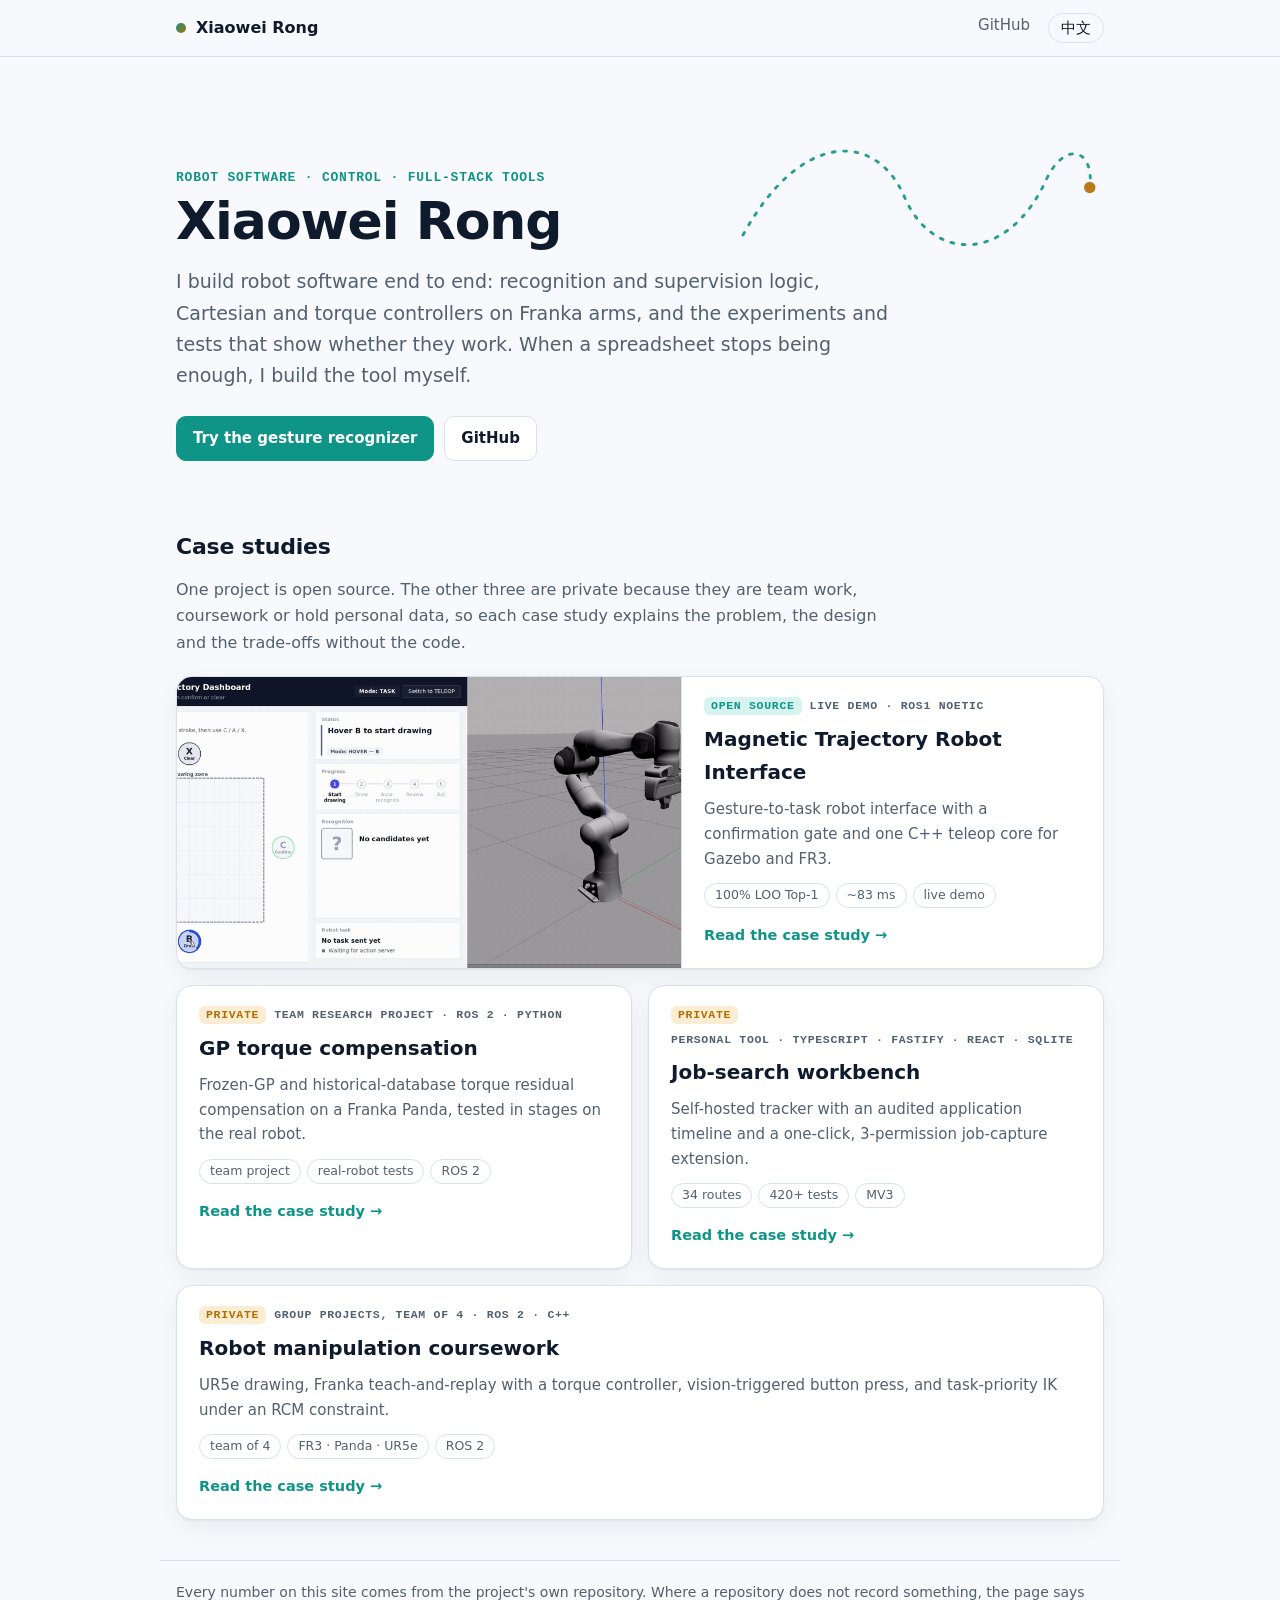
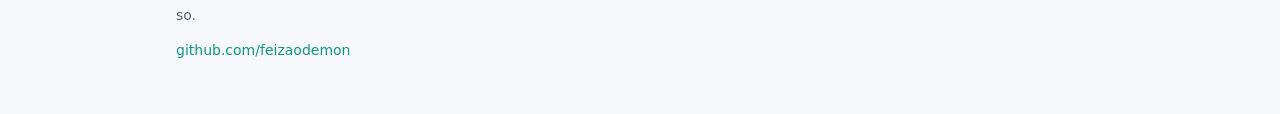
==== docs/index.html @ 248b6843 "Add bilingual project case-study site for GitHub Pages Static pages in docs/ (English at the root, C" ====
<!doctype html>
<html lang="en">
<head>
<meta charset="utf-8">
<meta name="viewport" content="width=device-width, initial-scale=1">
<title>Xiaowei Rong · Robot software case studies</title>
<meta name="description" content="Case studies of four robotics and software projects.">
<link rel="alternate" hreflang="zh-CN" href="zh/">
<link rel="stylesheet" href="assets/site.css">
<link rel="icon" href="assets/favicon.svg" type="image/svg+xml">
</head>
<body>
<header class="top"><div class="wrap">
<a class="brand" href="./"><span class="dot"></span>Xiaowei Rong</a>
<nav><a href="https://github.com/feizaodemon">GitHub</a><a class="lang" href="zh/" hreflang="zh-CN">中文</a></nav>
</div></header>
<main class="wrap">
<section class="hero home">
<svg class="loop" viewBox="0 0 400 160" aria-hidden="true"><path d="M20,120 C80,10 160,10 190,80 C220,150 300,150 340,60 C360,20 390,30 385,70"/><circle cx="385" cy="70" r="6"/></svg>
<p class="kicker">Robot software · control · full-stack tools</p>
<h1>Xiaowei Rong</h1>
<p class="lede">I build robot software end to end: recognition and supervision logic, Cartesian and torque controllers on Franka arms, and the experiments and tests that show whether they work. When a spreadsheet stops being enough, I build the tool myself.</p>
<div class="actions"><a class="btn primary" href="https://feizaodemon.github.io/magnetic-trajectory-robot-interface/">Try the gesture recognizer</a><a class="btn" href="https://github.com/feizaodemon">GitHub</a></div>
</section>
<section><h2>Case studies</h2>
<p class="sub">One project is open source. The other three are private because they are team work, coursework or hold personal data, so each case study explains the problem, the design and the trade-offs without the code.</p>
<div class="cards"><a class="card feat" href="mtri.html">
<img src="assets/mtri-task-gazebo.gif" alt="" loading="lazy"><div class="cbody"><p class="kicker"><span class="tag pub">Open source</span>live demo · ROS1 Noetic</p>
<h3>Magnetic Trajectory Robot Interface</h3><p>Gesture-to-task robot interface with a confirmation gate and one C++ teleop core for Gazebo and FR3.</p><div class="chips"><span class="chip">100% LOO Top-1</span><span class="chip">~83 ms</span><span class="chip">live demo</span></div>
<span class="more">Read the case study →</span></div></a><a class="card" href="gp.html">
<div class="cbody"><p class="kicker"><span class="tag">Private</span>Team research project · ROS 2 · Python</p>
<h3>GP torque compensation</h3><p>Frozen-GP and historical-database torque residual compensation on a Franka Panda, tested in stages on the real robot.</p><div class="chips"><span class="chip">team project</span><span class="chip">real-robot tests</span><span class="chip">ROS 2</span></div>
<span class="more">Read the case study →</span></div></a><a class="card" href="job-tracker.html">
<div class="cbody"><p class="kicker"><span class="tag">Private</span>Personal tool · TypeScript · Fastify · React · SQLite</p>
<h3>Job-search workbench</h3><p>Self-hosted tracker with an audited application timeline and a one-click, 3-permission job-capture extension.</p><div class="chips"><span class="chip">34 routes</span><span class="chip">420+ tests</span><span class="chip">MV3</span></div>
<span class="more">Read the case study →</span></div></a><a class="card" href="coursework.html">
<div class="cbody"><p class="kicker"><span class="tag">Private</span>Group projects, team of 4 · ROS 2 · C++</p>
<h3>Robot manipulation coursework</h3><p>UR5e drawing, Franka teach-and-replay with a torque controller, vision-triggered button press, and task-priority IK under an RCM constraint.</p><div class="chips"><span class="chip">team of 4</span><span class="chip">FR3 · Panda · UR5e</span><span class="chip">ROS 2</span></div>
<span class="more">Read the case study →</span></div></a></div></section>
</main>
<footer class="wrap foot"><p>Every number on this site comes from the project's own repository. Where a repository does not record something, the page says so.</p><p><a href="https://github.com/feizaodemon">github.com/feizaodemon</a></p></footer>
</body>
</html>
---- docs/assets/site.css ----
:root {
  --bg: #f7f9fc;
  --surface: #ffffff;
  --surface-2: #eef3f9;
  --text: #0f1b2d;
  --muted: #52606f;
  --line: #d9e1ea;
  --teal: #0f9488;
  --teal-soft: #d6f3ef;
  --amber: #b26e00;
  --amber-soft: #fbedd3;
  --shadow: 0 1px 2px rgba(15, 27, 45, .05), 0 8px 24px rgba(15, 27, 45, .06);
  color-scheme: light;
}
@media (prefers-color-scheme: dark) {
  :root {
    --bg: #0b1220;
    --surface: #111a2b;
    --surface-2: #17223a;
    --text: #e6edf6;
    --muted: #9aa8ba;
    --line: #26334a;
    --teal: #2dd4bf;
    --teal-soft: #0f2f33;
    --amber: #f5a524;
    --amber-soft: #33270f;
    --shadow: none;
    color-scheme: dark;
  }
}
* { box-sizing: border-box; }
html { -webkit-text-size-adjust: 100%; }
body {
  margin: 0; background: var(--bg); color: var(--text);
  font: 16px/1.65 ui-sans-serif, system-ui, -apple-system, "Segoe UI", Roboto, "Helvetica Neue", "PingFang SC", "Hiragino Sans GB", "Microsoft YaHei", "Noto Sans CJK SC", sans-serif;
}
a { color: var(--teal); text-decoration: none; }
a:hover { text-decoration: underline; }
.wrap { max-width: 960px; margin: 0 auto; padding: 0 16px; }
.top { position: sticky; top: 0; z-index: 5; background: color-mix(in srgb, var(--bg) 85%, transparent); backdrop-filter: blur(8px); border-bottom: 1px solid var(--line); }
.top .wrap { display: flex; align-items: center; justify-content: space-between; height: 56px; }
.brand { color: var(--text); font-weight: 650; display: flex; align-items: center; gap: 10px; }
.brand .dot { width: 10px; height: 10px; border-radius: 50%; background: linear-gradient(135deg, var(--teal), var(--amber)); }
.top nav { display: flex; gap: 18px; font-size: 15px; }
.top nav a { color: var(--muted); }
.top nav a.lang { color: var(--text); border: 1px solid var(--line); border-radius: 999px; padding: 2px 12px; }

.hero { padding: 56px 0 28px; position: relative; }
.hero.home { padding-top: 72px; }
.hero h1 { font-size: clamp(32px, 6vw, 52px); line-height: 1.1; margin: 6px 0 16px; letter-spacing: -.02em; }
.hero.proj h1 { font-size: clamp(28px, 5vw, 42px); }
.lede { font-size: 19px; color: var(--muted); max-width: 720px; margin: 0; }
.kicker { font: 600 13px/1.4 ui-monospace, SFMono-Regular, Menlo, Consolas, monospace; text-transform: uppercase; letter-spacing: .06em; color: var(--teal); margin: 0; }
.hero .loop { position: absolute; right: 0; top: 24px; width: min(380px, 45%); opacity: .9; pointer-events: none; }
.hero .loop path { fill: none; stroke: var(--teal); stroke-width: 3; stroke-linecap: round; stroke-dasharray: 3 9; }
.hero .loop circle { fill: var(--amber); }
.actions { display: flex; flex-wrap: wrap; gap: 10px; margin-top: 24px; }
.btn { display: inline-block; padding: 9px 16px; border-radius: 10px; border: 1px solid var(--line); background: var(--surface); color: var(--text); font-weight: 560; font-size: 15px; }
.btn:hover { text-decoration: none; border-color: var(--teal); }
.btn.primary { background: var(--teal); border-color: var(--teal); color: #fff; }
@media (prefers-color-scheme: dark) { .btn.primary { color: #062320; } }
.private { display: flex; gap: 8px; align-items: center; margin: 20px 0 0; color: var(--muted); font-size: 14px; }
.lock { width: 12px; height: 12px; border: 2px solid var(--amber); border-radius: 3px; display: inline-block; }

section { margin: 40px 0; }
h2 { font-size: 22px; margin: 0 0 12px; letter-spacing: -.01em; }
.sr { position: absolute; width: 1px; height: 1px; overflow: hidden; clip: rect(0 0 0 0); }
.sub { color: var(--muted); max-width: 720px; margin-top: 0; }
p { margin: 0 0 12px; }

.stats { display: grid; grid-template-columns: repeat(4, 1fr); gap: 12px; margin: 8px 0 28px; }
.stat { background: var(--surface); border: 1px solid var(--line); border-radius: 14px; padding: 16px; box-shadow: var(--shadow); }
.stat .v { font-size: 26px; font-weight: 700; letter-spacing: -.02em; color: var(--text); font-variant-numeric: tabular-nums; }
.stat .k { font-size: 13.5px; color: var(--muted); line-height: 1.4; margin-top: 2px; }
@media (max-width: 720px) { .stats { grid-template-columns: repeat(2, 1fr); } .stat .v { font-size: 22px; } }

figure { margin: 0 0 8px; }
figure img { width: 100%; border-radius: 14px; border: 1px solid var(--line); display: block; }
figcaption { font-size: 14px; color: var(--muted); margin-top: 8px; }

.diagram { margin: 20px 0 4px; background: var(--surface); border: 1px solid var(--line); border-radius: 16px; padding: 12px; overflow-x: auto; box-shadow: var(--shadow); }
.diagram svg { display: block; width: 100%; min-width: 680px; height: auto; font-family: inherit; }
.d-band { fill: var(--surface-2); stroke: none; }
.d-node { fill: var(--surface); stroke: var(--line); stroke-width: 1.5; }
.d-io { fill: var(--surface); stroke: var(--teal); stroke-width: 1.5; }
.d-gate { fill: var(--amber-soft); stroke: var(--amber); stroke-width: 1.5; }
.d-t { fill: var(--text); font-size: 14px; font-weight: 650; }
.d-s { fill: var(--muted); font-size: 12px; }
.d-n { fill: var(--muted); font-size: 12.5px; }
.d-k { fill: var(--teal); font: 600 12px ui-monospace, SFMono-Regular, Menlo, Consolas, monospace; letter-spacing: .04em; text-transform: uppercase; }
.d-arr { fill: none; stroke: var(--muted); stroke-width: 1.6; }
.d-head { fill: var(--muted); }

.decs { display: grid; gap: 14px; }
.dec { display: grid; grid-template-columns: 44px 1fr; gap: 14px; background: var(--surface); border: 1px solid var(--line); border-radius: 14px; padding: 18px 20px; box-shadow: var(--shadow); }
.dec .num { font: 700 15px ui-monospace, SFMono-Regular, Menlo, monospace; color: var(--amber); padding-top: 3px; }
.dec h3 { margin: 0 0 8px; font-size: 17.5px; }
.dec dl { margin: 0; display: grid; grid-template-columns: max-content 1fr; gap: 6px 14px; font-size: 15px; }
.dec dt { color: var(--muted); font-weight: 600; font-size: 13px; padding-top: 2px; }
.dec dd { margin: 0; }
@media (max-width: 560px) {
  .dec { grid-template-columns: 1fr; gap: 4px; padding: 16px; }
  .dec dl { grid-template-columns: 1fr; gap: 2px; }
  .dec dd { margin-bottom: 8px; }
}

table { width: 100%; border-collapse: collapse; font-size: 15px; background: var(--surface); border: 1px solid var(--line); border-radius: 14px; overflow: hidden; display: block; overflow-x: auto; }
thead, tbody { display: table; width: 100%; }
th, td { text-align: left; padding: 10px 14px; border-bottom: 1px solid var(--line); vertical-align: top; }
th { background: var(--surface-2); font-size: 13px; color: var(--muted); }
tr:last-child td { border-bottom: none; }
ul { padding-left: 20px; margin: 0; }
li { margin: 6px 0; }

.cards { display: grid; grid-template-columns: repeat(2, 1fr); gap: 16px; margin-top: 20px; }
.card { display: flex; flex-direction: column; background: var(--surface); border: 1px solid var(--line); border-radius: 16px; overflow: hidden; color: var(--text); box-shadow: var(--shadow); transition: transform .15s ease, border-color .15s ease; }
.card:hover { text-decoration: none; border-color: var(--teal); transform: translateY(-2px); }
.cards > .card:last-child { grid-column: 1 / -1; }
.card.feat { grid-column: 1 / -1; display: grid; grid-template-columns: 1.2fr 1fr; }
.card img { width: 100%; height: 100%; object-fit: cover; display: block; border-right: 1px solid var(--line); }
.cbody { padding: 20px 22px; display: flex; flex-direction: column; gap: 8px; }
.cbody h3 { margin: 0; font-size: 20px; }
.cbody p { margin: 0; color: var(--muted); font-size: 15px; }
.cbody .kicker { display: flex; flex-wrap: wrap; gap: 8px; align-items: center; color: var(--muted); font-size: 11.5px; }
.tag { color: var(--amber); background: var(--amber-soft); border-radius: 6px; padding: 1px 7px; }
.tag.pub { color: var(--teal); background: var(--teal-soft); }
.chips { display: flex; flex-wrap: wrap; gap: 6px; margin-top: 4px; }
.chip { font-size: 12.5px; border: 1px solid var(--line); border-radius: 999px; padding: 1px 10px; color: var(--muted); }
.more { margin-top: auto; padding-top: 8px; color: var(--teal); font-weight: 600; font-size: 14.5px; }
@media (max-width: 720px) {
  .cards { grid-template-columns: 1fr; }
  .card.feat { grid-template-columns: 1fr; }
  .card img { border-right: none; border-bottom: 1px solid var(--line); }
  .hero .loop { display: none; }
}

.crumb { margin: 24px 0 0; font-size: 14.5px; }
.crumb.end { margin: 40px 0; }
.foot { border-top: 1px solid var(--line); padding-top: 20px; padding-bottom: 40px; color: var(--muted); font-size: 14px; }
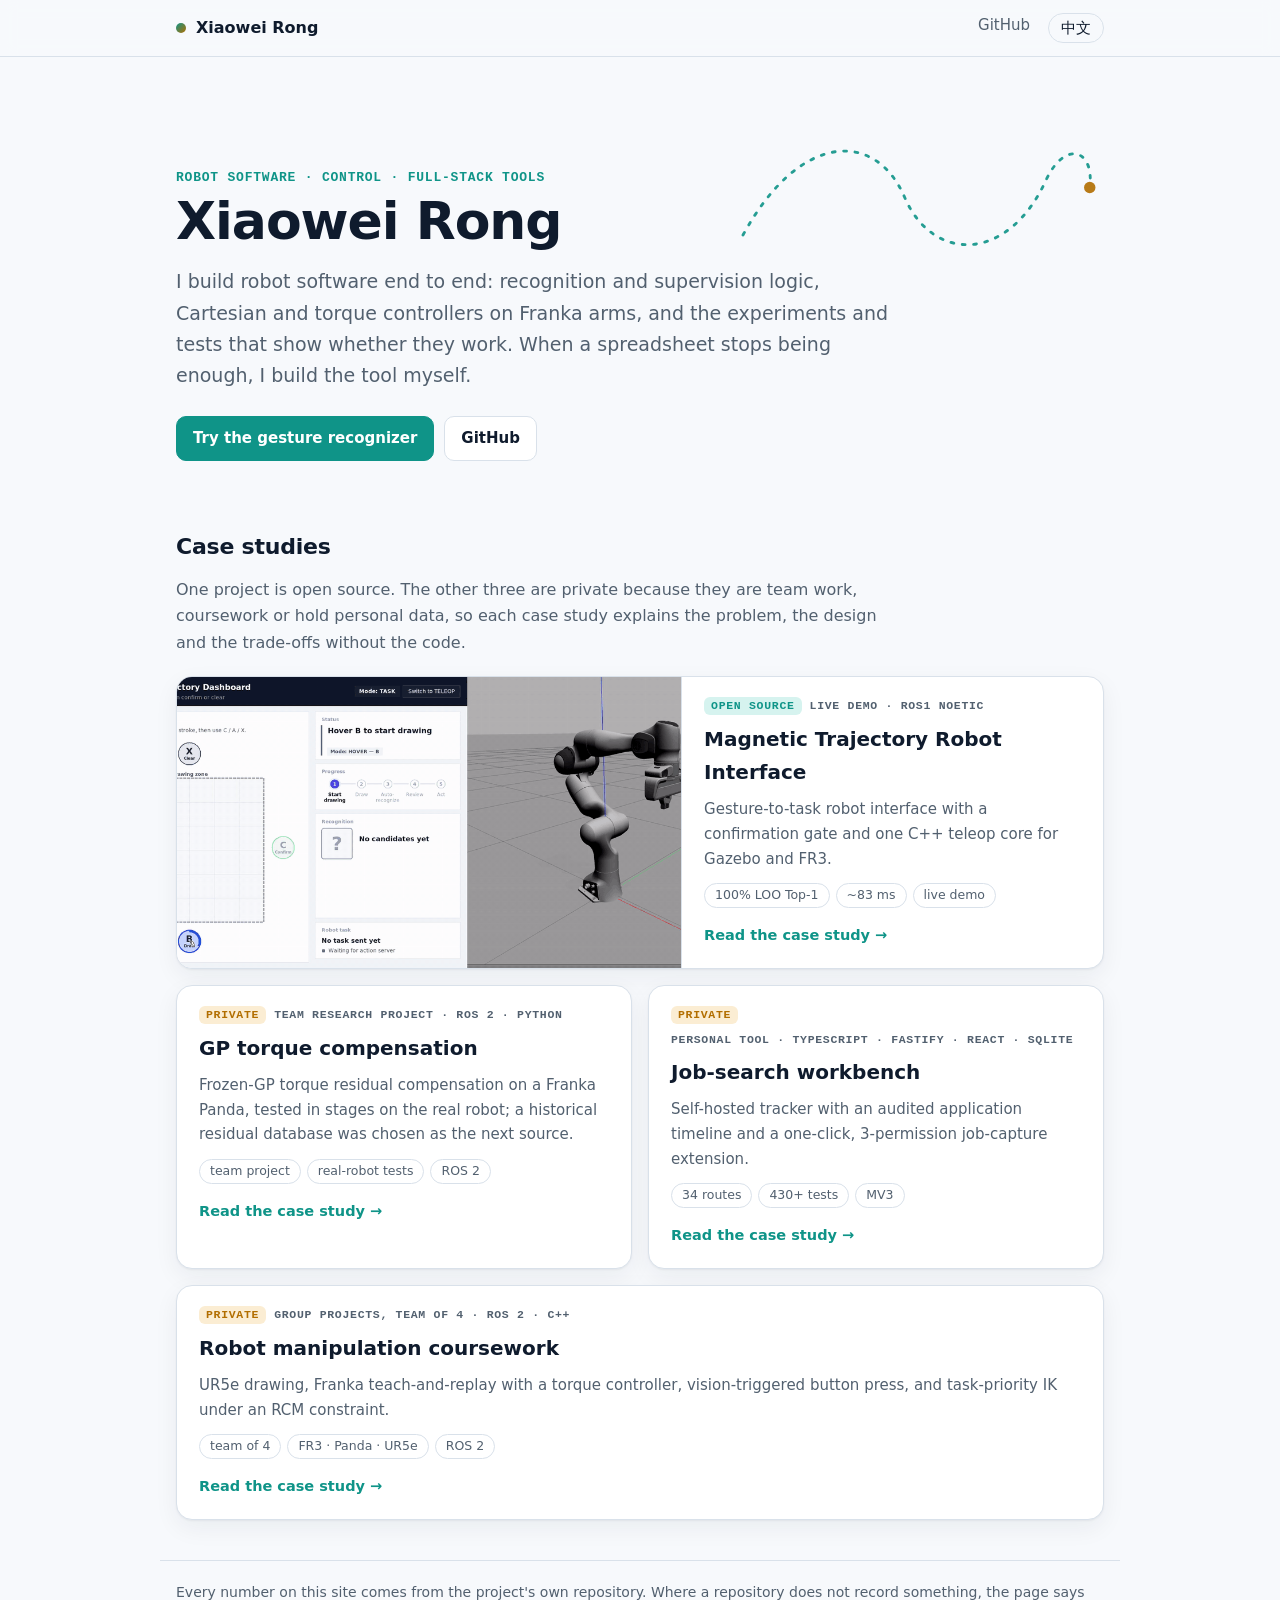
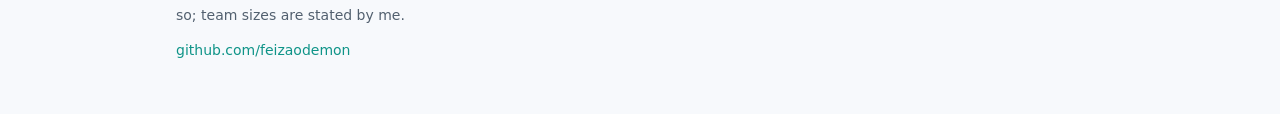
==== commit 6e0496d0: "Fix case-study text found in consistency review - Escape <all_urls> so the job-tracker "instead of" " ====
--- a/docs/index.html
+++ b/docs/index.html
@@ -29,15 +29,15 @@
 <h3>Magnetic Trajectory Robot Interface</h3><p>Gesture-to-task robot interface with a confirmation gate and one C++ teleop core for Gazebo and FR3.</p><div class="chips"><span class="chip">100% LOO Top-1</span><span class="chip">~83 ms</span><span class="chip">live demo</span></div>
 <span class="more">Read the case study →</span></div></a><a class="card" href="gp.html">
 <div class="cbody"><p class="kicker"><span class="tag">Private</span>Team research project · ROS 2 · Python</p>
-<h3>GP torque compensation</h3><p>Frozen-GP and historical-database torque residual compensation on a Franka Panda, tested in stages on the real robot.</p><div class="chips"><span class="chip">team project</span><span class="chip">real-robot tests</span><span class="chip">ROS 2</span></div>
+<h3>GP torque compensation</h3><p>Frozen-GP torque residual compensation on a Franka Panda, tested in stages on the real robot; a historical residual database was chosen as the next source.</p><div class="chips"><span class="chip">team project</span><span class="chip">real-robot tests</span><span class="chip">ROS 2</span></div>
 <span class="more">Read the case study →</span></div></a><a class="card" href="job-tracker.html">
 <div class="cbody"><p class="kicker"><span class="tag">Private</span>Personal tool · TypeScript · Fastify · React · SQLite</p>
-<h3>Job-search workbench</h3><p>Self-hosted tracker with an audited application timeline and a one-click, 3-permission job-capture extension.</p><div class="chips"><span class="chip">34 routes</span><span class="chip">420+ tests</span><span class="chip">MV3</span></div>
+<h3>Job-search workbench</h3><p>Self-hosted tracker with an audited application timeline and a one-click, 3-permission job-capture extension.</p><div class="chips"><span class="chip">34 routes</span><span class="chip">430+ tests</span><span class="chip">MV3</span></div>
 <span class="more">Read the case study →</span></div></a><a class="card" href="coursework.html">
 <div class="cbody"><p class="kicker"><span class="tag">Private</span>Group projects, team of 4 · ROS 2 · C++</p>
 <h3>Robot manipulation coursework</h3><p>UR5e drawing, Franka teach-and-replay with a torque controller, vision-triggered button press, and task-priority IK under an RCM constraint.</p><div class="chips"><span class="chip">team of 4</span><span class="chip">FR3 · Panda · UR5e</span><span class="chip">ROS 2</span></div>
 <span class="more">Read the case study →</span></div></a></div></section>
 </main>
-<footer class="wrap foot"><p>Every number on this site comes from the project's own repository. Where a repository does not record something, the page says so.</p><p><a href="https://github.com/feizaodemon">github.com/feizaodemon</a></p></footer>
+<footer class="wrap foot"><p>Every number on this site comes from the project's own repository. Where a repository does not record something, the page says so; team sizes are stated by me.</p><p><a href="https://github.com/feizaodemon">github.com/feizaodemon</a></p></footer>
 </body>
 </html>
--- a/docs/assets/site.css
+++ b/docs/assets/site.css
@@ -137,3 +137,7 @@
 .crumb { margin: 24px 0 0; font-size: 14.5px; }
 .crumb.end { margin: 40px 0; }
 .foot { border-top: 1px solid var(--line); padding-top: 20px; padding-bottom: 40px; color: var(--muted); font-size: 14px; }
+@media (max-width: 720px) {
+  .diagram::after { content: "← swipe to see the whole diagram →"; display: block; text-align: center; font-size: 12.5px; color: var(--muted); margin-top: 6px; position: sticky; left: 0; }
+  html[lang^="zh"] .diagram::after { content: "← 左右滑动查看完整图示 →"; }
+}
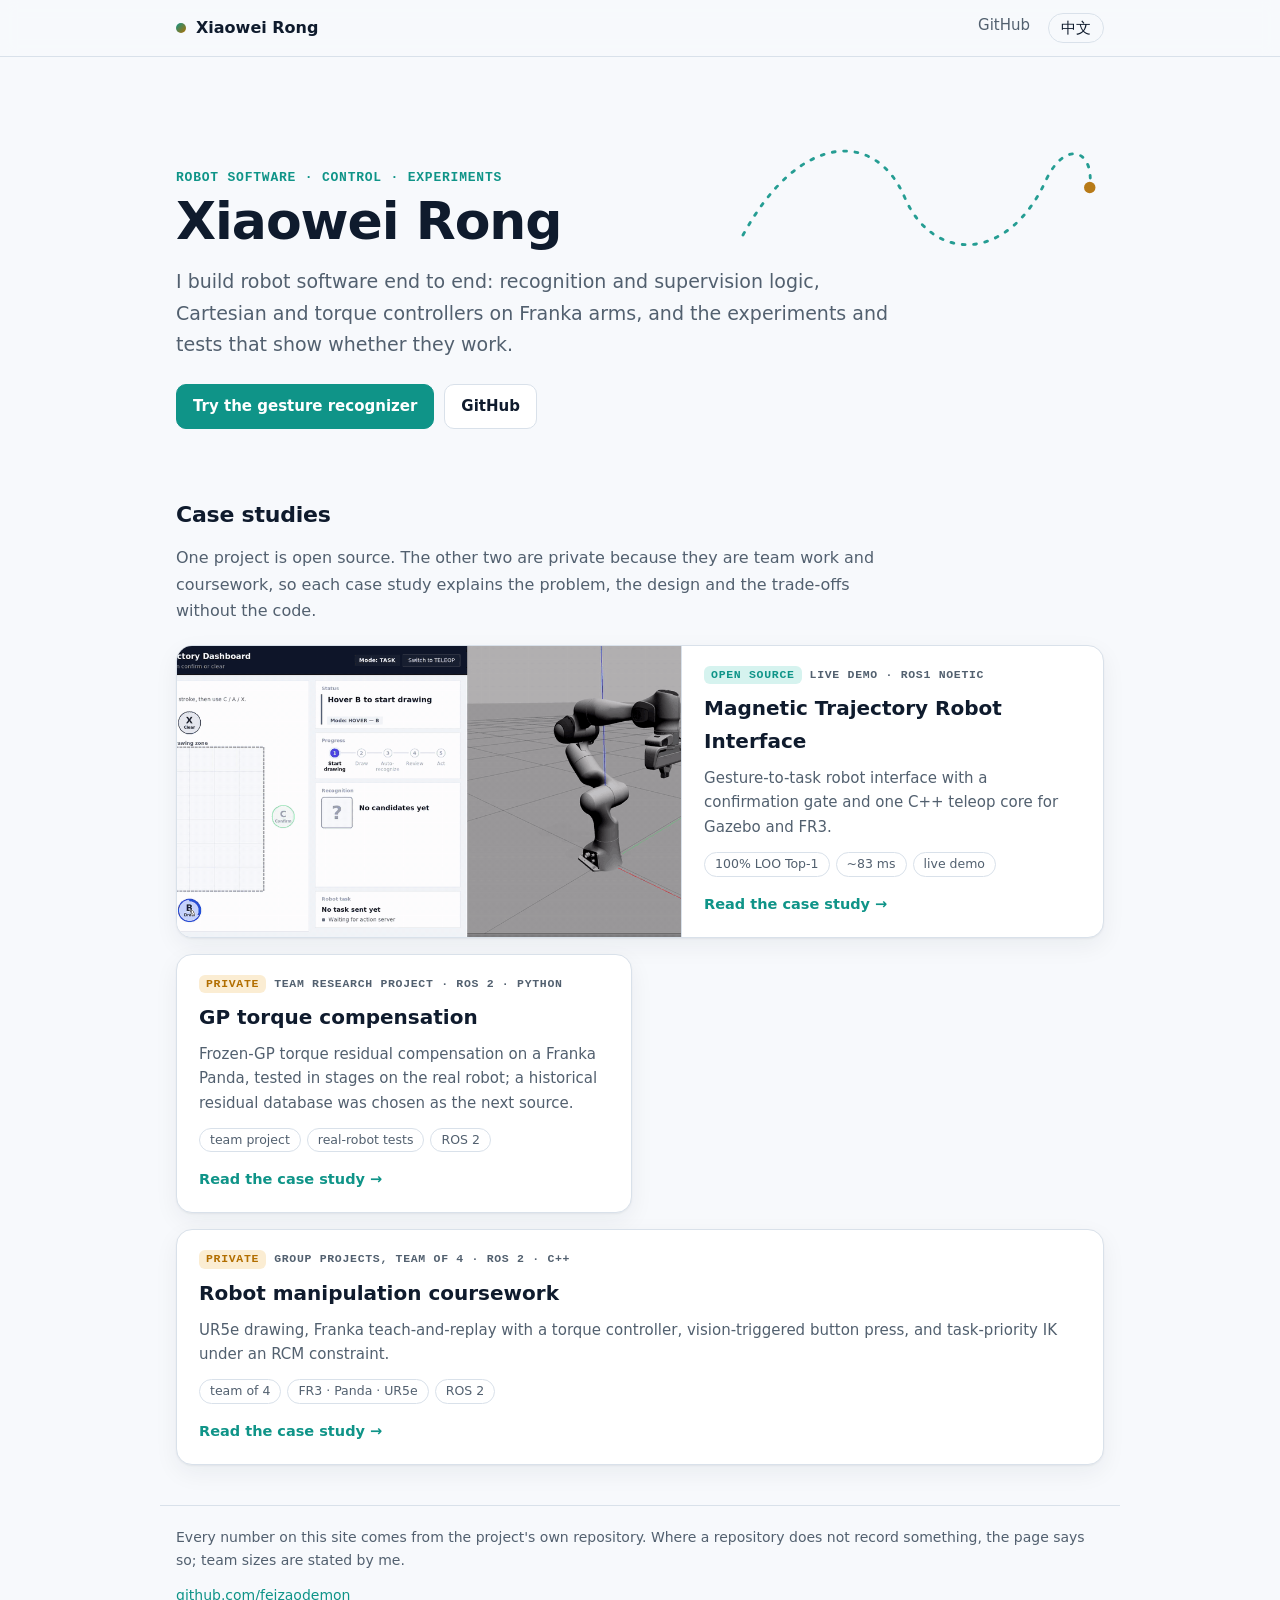
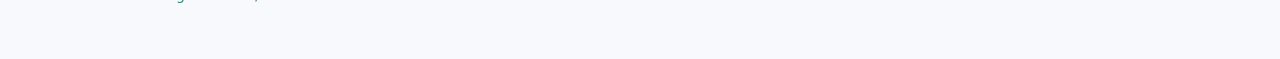
==== commit f6cb6262: "Remove the job-search project and the game-mod section from the profile and case-study site Co-Autho" ====
--- a/docs/index.html
+++ b/docs/index.html
@@ -4,7 +4,7 @@
 <meta charset="utf-8">
 <meta name="viewport" content="width=device-width, initial-scale=1">
 <title>Xiaowei Rong · Robot software case studies</title>
-<meta name="description" content="Case studies of four robotics and software projects.">
+<meta name="description" content="Case studies of three robotics projects.">
 <link rel="alternate" hreflang="zh-CN" href="zh/">
 <link rel="stylesheet" href="assets/site.css">
 <link rel="icon" href="assets/favicon.svg" type="image/svg+xml">
@@ -17,22 +17,19 @@
 <main class="wrap">
 <section class="hero home">
 <svg class="loop" viewBox="0 0 400 160" aria-hidden="true"><path d="M20,120 C80,10 160,10 190,80 C220,150 300,150 340,60 C360,20 390,30 385,70"/><circle cx="385" cy="70" r="6"/></svg>
-<p class="kicker">Robot software · control · full-stack tools</p>
+<p class="kicker">Robot software · control · experiments</p>
 <h1>Xiaowei Rong</h1>
-<p class="lede">I build robot software end to end: recognition and supervision logic, Cartesian and torque controllers on Franka arms, and the experiments and tests that show whether they work. When a spreadsheet stops being enough, I build the tool myself.</p>
+<p class="lede">I build robot software end to end: recognition and supervision logic, Cartesian and torque controllers on Franka arms, and the experiments and tests that show whether they work.</p>
 <div class="actions"><a class="btn primary" href="https://feizaodemon.github.io/magnetic-trajectory-robot-interface/">Try the gesture recognizer</a><a class="btn" href="https://github.com/feizaodemon">GitHub</a></div>
 </section>
 <section><h2>Case studies</h2>
-<p class="sub">One project is open source. The other three are private because they are team work, coursework or hold personal data, so each case study explains the problem, the design and the trade-offs without the code.</p>
+<p class="sub">One project is open source. The other two are private because they are team work and coursework, so each case study explains the problem, the design and the trade-offs without the code.</p>
 <div class="cards"><a class="card feat" href="mtri.html">
 <img src="assets/mtri-task-gazebo.gif" alt="" loading="lazy"><div class="cbody"><p class="kicker"><span class="tag pub">Open source</span>live demo · ROS1 Noetic</p>
 <h3>Magnetic Trajectory Robot Interface</h3><p>Gesture-to-task robot interface with a confirmation gate and one C++ teleop core for Gazebo and FR3.</p><div class="chips"><span class="chip">100% LOO Top-1</span><span class="chip">~83 ms</span><span class="chip">live demo</span></div>
 <span class="more">Read the case study →</span></div></a><a class="card" href="gp.html">
 <div class="cbody"><p class="kicker"><span class="tag">Private</span>Team research project · ROS 2 · Python</p>
 <h3>GP torque compensation</h3><p>Frozen-GP torque residual compensation on a Franka Panda, tested in stages on the real robot; a historical residual database was chosen as the next source.</p><div class="chips"><span class="chip">team project</span><span class="chip">real-robot tests</span><span class="chip">ROS 2</span></div>
-<span class="more">Read the case study →</span></div></a><a class="card" href="job-tracker.html">
-<div class="cbody"><p class="kicker"><span class="tag">Private</span>Personal tool · TypeScript · Fastify · React · SQLite</p>
-<h3>Job-search workbench</h3><p>Self-hosted tracker with an audited application timeline and a one-click, 3-permission job-capture extension.</p><div class="chips"><span class="chip">34 routes</span><span class="chip">430+ tests</span><span class="chip">MV3</span></div>
 <span class="more">Read the case study →</span></div></a><a class="card" href="coursework.html">
 <div class="cbody"><p class="kicker"><span class="tag">Private</span>Group projects, team of 4 · ROS 2 · C++</p>
 <h3>Robot manipulation coursework</h3><p>UR5e drawing, Franka teach-and-replay with a torque controller, vision-triggered button press, and task-priority IK under an RCM constraint.</p><div class="chips"><span class="chip">team of 4</span><span class="chip">FR3 · Panda · UR5e</span><span class="chip">ROS 2</span></div>
